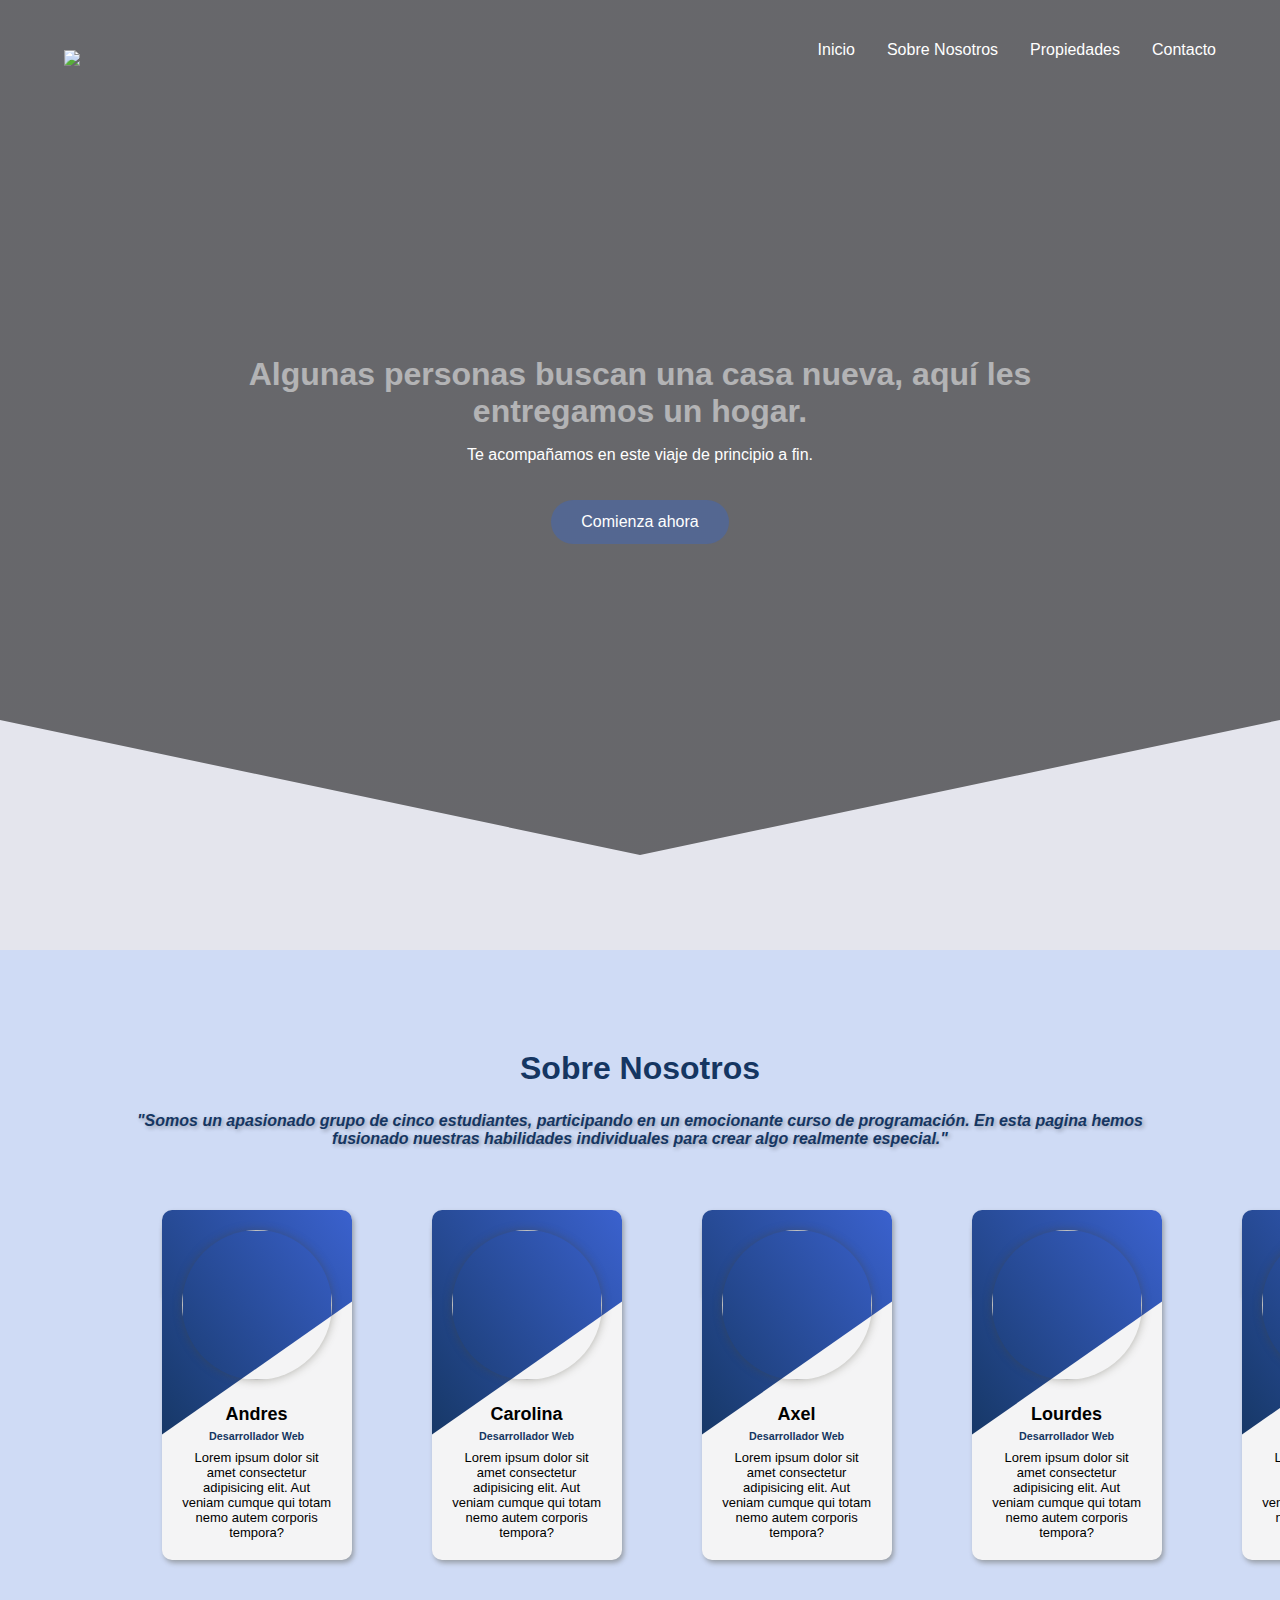
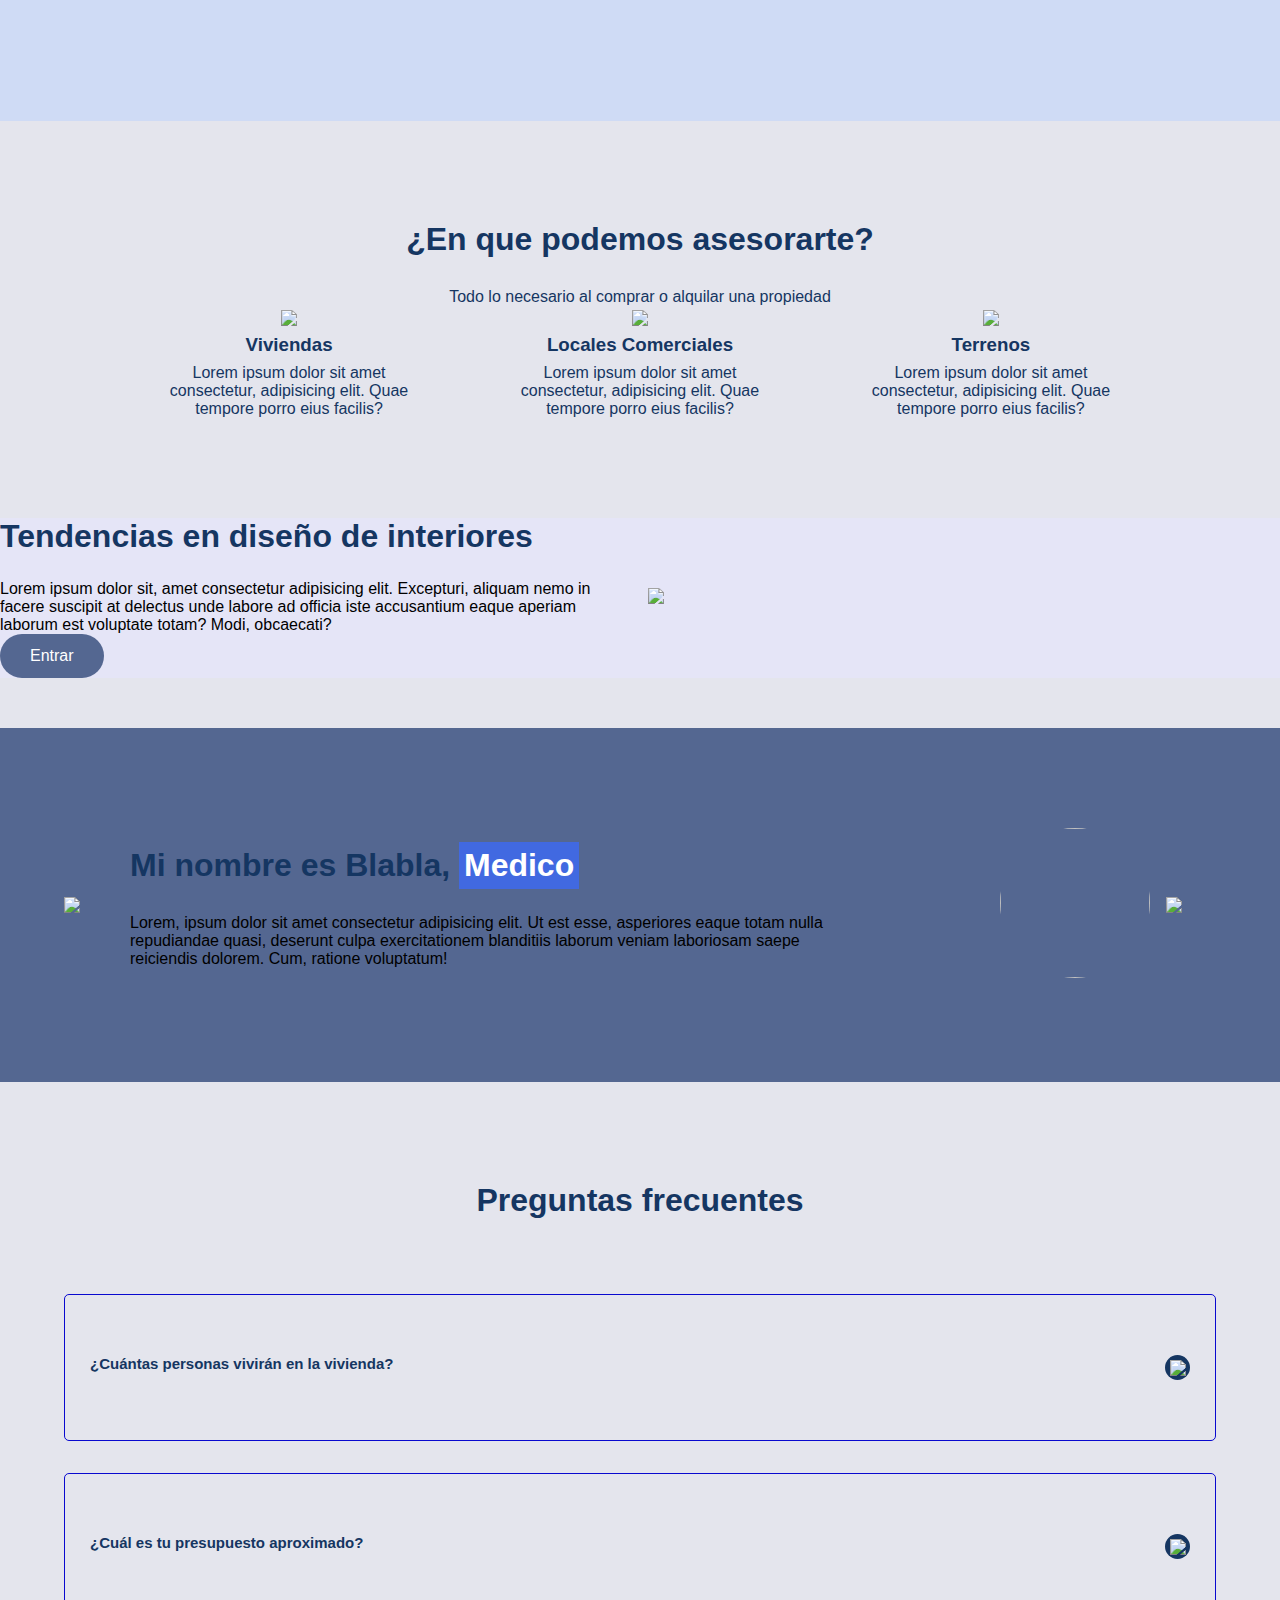
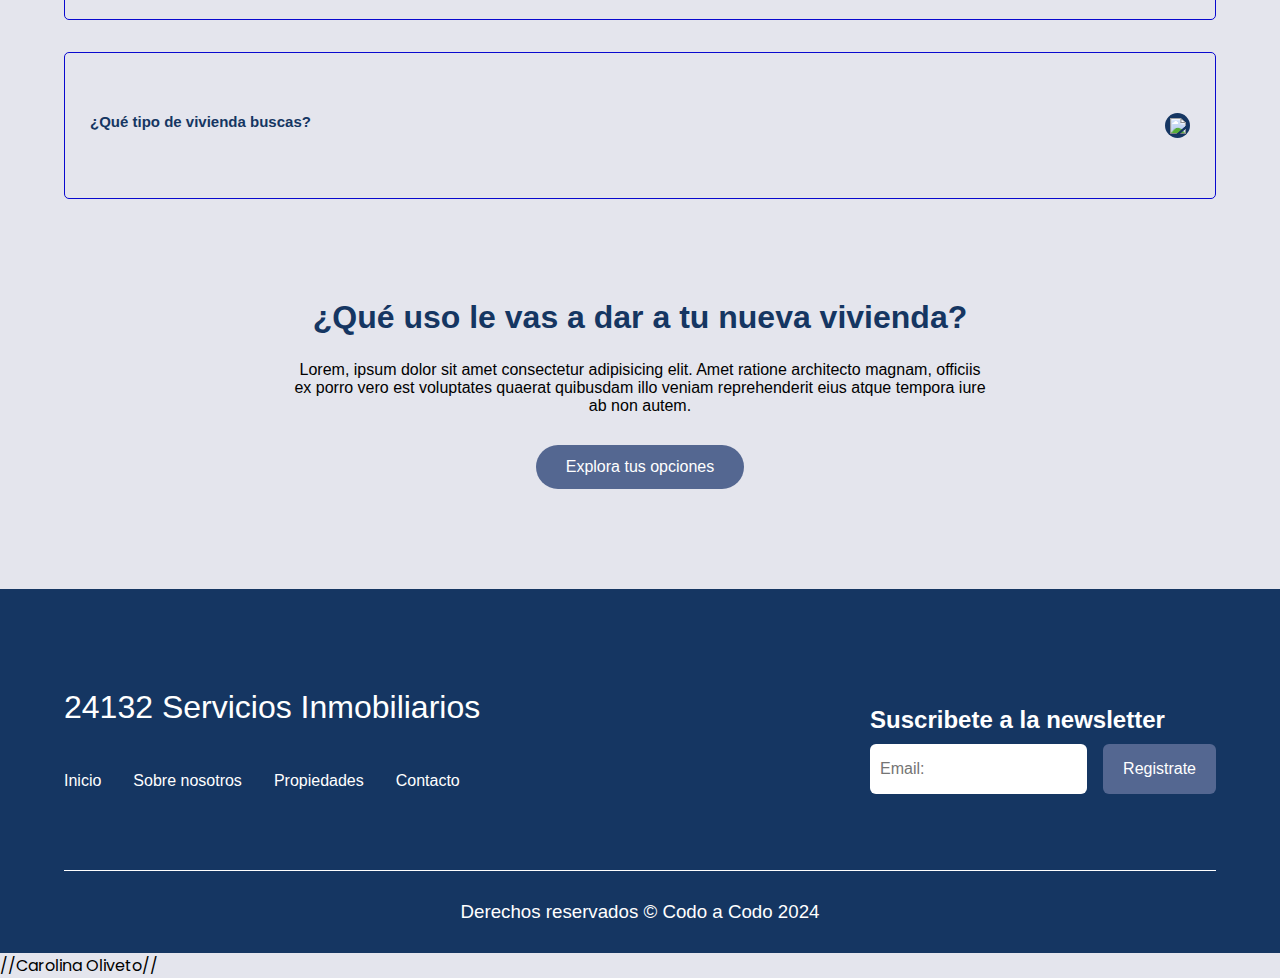
==== index.html @ 01a9e308 "Agregando Seccion 'NOSOTROS'" ====
<!DOCTYPE html>
<html lang="en">

<head>
    <meta charset="UTF-8">
    <meta name="viewport" content="width=device-width, initial-scale=1.0">
    <title>24132 Servicios Inmobiliarios</title>
    <link rel="Icon" href="./img/1.ico">
    <link rel="stylesheet" href="./css/estilos.css">

    <script src="https://code.iconify.design/iconify-icon/1.0.0/iconify-icon.min.js"></script>
    <script src="https://kit.fontawesome.com/3d04d0da9c.js" crossorigin="anonymous"></script>
</head>

<body>

    <header class="Logo">
        <nav class="nav container">
            <div class="nav__logo">
                <img src="./img/logo.png" class="nav__logo" width="30%">
                <!-- <h2 class="nav__title">24132 Servicios Inmobiliarios</h2> -->
            </div>

            <ul class="nav__link nav__link--menu">
                <li class="nav__items">
                    <a href="#" class="nav__links">Inicio</a>
                </li>
                <li class="nav__items">
                    <a href="#" class="nav__links">Sobre Nosotros</a>
                </li>
                <li class="nav__items">
                    <a href="#" class="nav__links">Propiedades</a>
                </li>
                <li class="nav__items">
                    <a href="#" class="nav__links">Contacto</a>
                </li>

                <img src="./img/close.svg" class="nav__close">
            </ul>

            <div class="nav__menu">
                <img src="./img/menu.svg" class="nav__img">
            </div>
        </nav>

        <section class="Logo__container container">
            <h2 class="Logo__title">Algunas personas buscan una casa nueva, aquí les entregamos un hogar.</h2>
            <p class="Logo__paragraph">Te acompañamos en este viaje de principio a fin.</p>
            <a href="#" class="cta">Comienza ahora</a> 
        </section>
    </header>

    <main>
        <section class="nosotros">

            <h3 class="subtitle"> Sobre Nosotros</h3>
            <p class="presentacion">"Somos un apasionado grupo de cinco estudiantes, participando en un emocionante curso de programación. En esta pagina hemos fusionado nuestras habilidades individuales para crear algo realmente especial."</p>

            <div class="nosotros">
            <div class="card">
                <div class="cont">
                    <span></span>
                    <div class="img"> <img src="https://cdn-icons-png.freepik.com/256/1864/1864509.png?semt=ais_hybrid"
                            alt=""></div>
                    <h4>Andres</h4>
                    <h6>Desarrollador Web</h6>
                    <p>Lorem ipsum dolor sit amet consectetur adipisicing elit. Aut veniam cumque qui totam nemo autem
                        corporis tempora? </p>
                </div>
                <div class="links">
                    <a href="https://www.linkedin.com/" target="_blank" class="footer__icons"> <i
                            class="fa-brands fa-linkedin"></i></a>
                    
                </div>
            </div>
    
            <div class="card">
                <div class="cont">
                    <span></span>
                    <div class="img"> <img src="https://cdn-icons-png.freepik.com/256/949/949658.png?semt=ais_hybrid"
                            alt=""></div>
                    <h4>Carolina</h4>
                    <h6>Desarrollador Web</h6>
                    <p>Lorem ipsum dolor sit amet consectetur adipisicing elit. Aut veniam cumque qui totam nemo autem
                        corporis tempora? </p>
                </div>
                <div class="links">
                    <a href="https://www.linkedin.com/" target="_blank" class="footer__icons"> <i
                            class="fa-brands fa-linkedin"></i></a>
                    
                </div>
            </div>
            
            <div class="card">
                <div class="cont">
                    <span></span>
                    <div class="img"> <img src="https://cdn-icons-png.freepik.com/256/1864/1864509.png?semt=ais_hybrid"
                            alt=""></div>
                    <h4>Axel</h4>
                    <h6>Desarrollador Web</h6>
                    <p>Lorem ipsum dolor sit amet consectetur adipisicing elit. Aut veniam cumque qui totam nemo autem
                        corporis tempora? </p>
                </div>
                <div class="links">
                    <a href="https://www.linkedin.com/" target="_blank" class="footer__icons"> <i
                            class="fa-brands fa-linkedin"></i></a>
                    
                </div>
            </div>
            
            <div class="card">
                <div class="cont">
                    <span></span>
                    <div class="img"> <img src="https://cdn-icons-png.freepik.com/256/949/949658.png?semt=ais_hybrid"
                            alt=""></div>
                    <h4>Lourdes</h4>
                    <h6>Desarrollador Web</h6>
                    <p>Lorem ipsum dolor sit amet consectetur adipisicing elit. Aut veniam cumque qui totam nemo autem
                        corporis tempora? </p>
                </div>
                <div class="links">
                    <a href="https://www.linkedin.com/" target="_blank" class="footer__icons"> <i
                            class="fa-brands fa-linkedin"></i></a>
                    
                </div>
            </div>
    
            <div class="card">
                <div class="cont">
                    <span></span>
                    <div class="img"> <img src="https://cdn-icons-png.freepik.com/256/949/949658.png?semt=ais_hybrid"
                            alt=""></div>
                    <h4>Sele</h4>
                    <h6>Desarrollador Web</h6>
                    <p>Lorem ipsum dolor sit amet consectetur adipisicing elit. Aut veniam cumque qui totam nemo autem
                        corporis tempora? </p>
                </div>
                <div class="links">
                    <a href="https://www.linkedin.com/" target="_blank" class="footer__icons"> <i
                            class="fa-brands fa-linkedin"></i></a>
                    
                </div>
            </div>
        </div>
        </section>

        <section class="container about">
            <h3 class="subtitle">¿En que podemos asesorarte?</h3>
            <p class="about__paragraph">Todo lo necesario al comprar o alquilar una propiedad</p>

            <div class="about__main">
                <article class="about__picture">
                    <img src="./img/vivienda.jpg" class="about__picture">
                    <h3 class="about__title">Viviendas</h3>
                    <p class="about__paragrah">Lorem ipsum dolor sit amet consectetur, adipisicing elit. Quae tempore
                        porro eius facilis?</p>
                </article>

                <article class="about__picture">
                    <img src="./img/local.jpg" class="about__picture">
                    <h3 class="about__title">Locales Comerciales</h3>
                    <p class="about__paragrah">Lorem ipsum dolor sit amet consectetur, adipisicing elit. Quae tempore
                        porro eius facilis?</p>
                </article>

                <article class="about__picture">
                    <img src="./img/terreno.jpg" class="about__picture">
                    <h3 class="about__title">Terrenos</h3>
                    <p class="about__paragrah">Lorem ipsum dolor sit amet consectetur, adipisicing elit. Quae tempore
                        porro eius facilis?</p>
                </article>
            </div>
        </section>

        <section class="Tendencias">
            <div class="Tendencias__container">
                <div class="Tendencias">
                    <h2 class="subtitle">Tendencias en diseño de interiores</h2>
                    <p class="Tendencias">Lorem ipsum dolor sit, amet consectetur adipisicing elit. Excepturi,
                        aliquam nemo in facere suscipit at delectus unde labore ad officia iste accusantium eaque
                        aperiam laborum est voluptate totam? Modi, obcaecati?</p>
                    <a href="#" class="cta">Entrar</a>
                </div>

                <figure class="Tendencias">
                    <img src="./img/tonos_neutros_pinterest.jpg" class="Tendencias" width="50%">
                </figure>
            </div>
        </section>

        <section class="testimony">
            <div class="testimony__container container">
                <img src="./img/leftarrow.svg" class="testimony__arrow" id="before">

                <section class="testimony__body testimony__body--show" data-id="1">
                    <div class="testimony__texts">
                        <h3 class="subtitle">Mi nombre es Blabla, <span class="testimony__course">Medico</span></h3>
                        <p class="testimony__review">Lorem, ipsum dolor sit amet consectetur adipisicing elit. Ut est
                            esse, asperiores eaque totam nulla repudiandae quasi, deserunt culpa exercitationem
                            blanditiis laborum veniam laboriosam saepe reiciendis dolorem. Cum, ratione voluptatum!</p>
                    </div>

                    <figure class="testimony__picture">
                        <img src="./img/portrait-friendly-doctor-isolated-gray.jpg" class="testimony__img">
                    </figure>
                </section>

                <section class="testimony__body" data-id="2">
                    <div class="testimony__texts">
                        <h3 class="subtitle">Mi nombre es Blabla2, <span class="testimony__course">Comerciante</span>
                        </h3>
                        <p class="testimony__review">Lorem, ipsum dolor sit amet consectetur adipisicing elit. Ut est
                            esse, asperiores eaque laborum veniam laboriosam saepe reiciendis dolorem. Cum, ratione
                            voluptatum!</p>
                    </div>

                    <figure class="testimony__picture">
                        <img src="./img/medium-shot-woman-working-bakery.jpg" class="testimony__img">
                    </figure>
                </section>

                <section class="testimony__body" data-id="3">
                    <div class="testimony__texts">
                        <h3 class="subtitle">Mi nombre es Blabla3, <span class="testimony__course">estudiante de
                                Ingenieria.</span></h3>
                        <p class="testimony__review">Lorem, ipsum dolor sit amet consectetur adipisicing elit. Ut est
                            esse, niam laboriosam saepe reiciendis dolorem. Cum, ratione voluptatum!</p>
                    </div>

                    <figure class="testimony__picture">
                        <img src="./img/front-view-female-student-black-jacket-wearing-backpack-holding-felt-pens-smiling-blue-wall-lessons-school-college-university.jpg" class="testimony__img">
                    </figure>
                </section>



                <img src="./img/rightarrow.svg" class="testimony__arrow" id="next">
            </div>
        </section>

        <section class="questions container">
            <h3 class="subtitle">Preguntas frecuentes</h3>
            <!-- <p class="questions__paragraph">Lorem ipsum, dolor sit amet consectetur adipisicing elit. Ea, porro
                doloribus neque perspiciatis sapiente fuga.</p> -->

            <section class="questions__container">
                <article class="questions__padding">
                    <div class="questions__answer">
                        <h3 class="questions__title">¿Cuántas personas vivirán en la vivienda?
                            <span class="questions__arrow">
                                <img src="./img/arrow.svg" class="questions__img">
                            </span>
                        </h3>

                        <p class="questions__show">Lorem ipsum, dolor sit amet consectetur adipisicing elit. Quos
                            facere, quidem eum id excepturi assumenda explicabo nam accusamus veritatis voluptates</p>
                    </div>
                </article>

                <article class="questions__padding">
                    <div class="questions__answer">
                        <h3 class="questions__title">¿Cuál es tu presupuesto aproximado?
                            <span class="questions__arrow">
                                <img src="./img/arrow.svg" class="questions__img">
                            </span>
                        </h3>

                        <p class="questions__show">Lorem ipsum, dolor sit amet consectetur adipisicing elit. Quos
                            facere, quidem eum id excepturi assumenda explicabo nam accusamus veritatis voluptates
                            eveniet adipisci. Dicta nihil nemo modi possimus officiis
                            quam atque?</p>
                    </div>
                </article>

                <article class="questions__padding">
                    <div class="questions__answer">
                        <h3 class="questions__title">¿Qué tipo de vivienda buscas?
                            <span class="questions__arrow">
                                <img src="./img/arrow.svg" class="questions__img">
                            </span>
                        </h3>

                        <p class="questions__show">Lorem ipsum, dolor sit amet consectetur adipisicing elit. Quos
                            facere, quidem eum id excepturi assumenda explicabo nam accusamus veritatis voluptates
                            eveniet adipisci, dicta nihil nemo modi possimus officiis.
                            quam atque?</p>
                    </div>
                </article>
            </section>

            <section class="questions__offer">
                <h3 class="subtitle">¿Qué uso le vas a dar a tu nueva vivienda?</h3>
                <p class="questions__copy">Lorem, ipsum dolor sit amet consectetur adipisicing elit. Amet ratione
                    architecto magnam, officiis ex porro vero est voluptates quaerat quibusdam illo veniam reprehenderit
                    eius atque tempora iure ab non autem.</p>
                <a href="#" class="cta">Explora tus opciones</a>
            </section>
        </section>
    </main>

    <footer class="footer">
        <section class="footer__container container">
            <nav class="nav nav--footer">
                <h2 class="footer__title">24132 Servicios Inmobiliarios</h2>

                <ul class="nav__link nav__link--footer">
                    <li class="nav__items">
                        <a href="#" class="nav__links">Inicio</a>
                    </li>
                    <li class="nav__items">
                        <a href="#" class="nav__links">Sobre nosotros</a>
                    </li>
                    <li class="nav__items">
                        <a href="#" class="nav__links">Propiedades</a>
                    </li>
                    <li class="nav__items">
                        <a href="#" class="nav__links">Contacto</a>
                    </li>
                </ul>
            </nav>

            <form class="footer__form" action="https://formspree.io/f/mknkkrkj" method="POST">
                <h2 class="footer__newsletter">Suscribete a la newsletter</h2>
                <div class="footer__inputs">
                    <input type="email" placeholder="Email:" class="footer__input" name="_replyto">
                    <input type="submit" value="Registrate" class="footer__submit">
                </div>
            </form>
        </section>
        <section class="footer__copy container">
            <div class="footer__social">
                <a href="#" class="footer__icons">
                    <i class="fa-brands fa-linkedin"></i></a>
                <a href="#" class="footer__icons">
                    <i class="fa-brands fa-instagram"></i>
                </a>
                <a href="#" class="footer__icons">
                    <i class="fa-brands fa-square-x-twitter"></i>
                </a>
            </div>
            <h3 class="footer__copyright">Derechos reservados &copy; Codo a Codo 2024</h3>
        </section>

    </footer>
    <script src="./js/slider.js"></script>
    <script src="./js/questions.js"></script>
    <script src="./js/menu.js"></script>
</body>

</html>
//Carolina Oliveto//
---- css/estilos.css ----
@import url('https://fonts.googleapis.com/css2?family=Poppins:wght@300;400;600;700&display=swap');

:root {
    --padding-container: 100px 0;
    --color-title: #153662;
}

body {
    font-family: 'Poppins', sans-serif;
    background-color: #e4e5ed;
}

.container {
    width: 90%;
    max-width: 1200px;
    margin: 0 auto;
    overflow: hidden;
    padding: var(--padding-container);
}

.Logo {
    width: 100%;
    height: 100vh;
    min-height: 600px;
    max-height: 1200px;
    position: relative;
    display: grid;
    grid-template-rows: 100px 1fr;
    color: #fff;
}

.nav__logo {
    margin-top: 10px;
}

.Logo::before {
    content: "";
    position: absolute;
    top: 0;
    left: 0;
    width: 100%;
    height: 100%;
    background-image: linear-gradient(180deg, #0000008c 0%, #0000008c 100%), url('../img/comprar-casa.jpg');
    background-size: cover;
    clip-path: polygon(0 0, 100% 0, 100% 80%, 50% 95%, 0 80%);
    z-index: -1;
}


/* Nav */

.nav {
    --padding-container: 0;
    height: 100%;
    display: flex;
    align-items: center;
}

.nav__title {
    font-weight: 300;
}

.nav__link {
    margin-left: auto;
    padding: 0;
    display: grid;
    grid-auto-flow: column;
    grid-auto-columns: max-content;
    gap: 2em;
}

.nav__items {
    list-style: none;
}

.nav__links {
    color: #fff;
    text-decoration: none;
}

.nav__menu {
    margin-left: auto;
    cursor: pointer;
    display: none;
}

.nav__img {
    display: block;
    width: 30px;
}


.nav__close {
    display: var(--show, none);
}


/* Logo container */

.Logo__container {
    max-width: 800px;
    --padding-container: 0;
    display: grid;
    grid-auto-rows: max-content;
    align-content: center;
    gap: 1em;
    padding-bottom: 100px;
    text-align: center;
}

.Logo__title {
    font-size: 2rem;
    opacity: 50%;
}

.Logo__paragraph {
    margin-bottom: 20px;
}

.cta {
    display: inline-block;
    background-color: #546791;
    justify-self: center;
    color: #fff;
    text-decoration: none;
    padding: 13px 30px;
    border-radius: 32px;
}

/* About */

.about {
    text-align: center;
}

.subtitle {
    color: var(--color-title);
    font-size: 2rem;
    margin-bottom: 25px;
}

.about__paragraph {
    line-height: 1.7;
    color: #153662;
}

.about__main {
    color: #153662;
    padding-top: 0px;
    display: grid;
    width: 90%;
    margin: 0 auto;
    gap: 1em;
    overflow: hidden;
    grid-template-columns: repeat(auto-fit, minmax(260px, auto));
}


.about__picture {
    display: grid;
    gap: .5em;
    justify-items: center;
    width: 260px;
    overflow: hidden;
    margin: 0 auto;
}

.about__picture {
    width: 260px;
}

/* Tendencias */

.Tendencias {
    background-color: #546791;
    background-image: radial-gradient(#444cf7 0.5px, transparent 0.5px), radial-gradient(#444cf7 0.5px, #e5e5f7 0.5px);
    /* background-size: 20px 20px; */
    background-position: 0 0, 10px 10px;
    overflow: hidden;
}

.Tendencias__container {
    display: grid;
    grid-template-columns: 1fr 1fr;
    gap: 1em;
    align-items: center;
}

.Tendencias__picture {
    max-width: 50px;
}

.Tendencias__paragraph {
    line-height: 1.7;
    margin-bottom: 15px;
}

.Tendencias__img {
    width: 50%;
    align-self: auto;
}

/* Testimonios */

.testimony {
    margin-top: 50px;
    background-color: #546791;
}

.testimony__container {
    display: grid;
    grid-template-columns: 50px 1fr 50px;
    gap: 1em;
    align-items: center;
}

.testimony__body {
    display: grid;
    grid-template-columns: 1fr max-content;
    justify-content: space-between;
    align-items: center;
    gap: 2em;
    grid-column: 2/3;
    grid-row: 1/2;
    opacity: 0;
    pointer-events: none;
}


.testimony__body--show {
    pointer-events: unset;
    opacity: 1;
    transition: opacity 1.5s ease-in-out;
}

.testimony__img {
    width: 150px;
    height: 150px;
    border-radius: 50%;
    object-fit: cover;
    object-position: 50% 30%;
}

.testimony__texts {
    max-width: 700px;
}

.testimony__course {
    background-color: royalblue;
    color: #fff;
    display: inline-block;
    padding: 5px;
}

.testimony__arrow {
    width: 90%;
    cursor: pointer;
}

/* Preguntas */

.questions {
    text-align: center;
}

.questions__container {
    display: grid;
    gap: 2em;
    padding-top: 50px;
    padding-bottom: 100px;
}

.questions__padding {
    padding: 0;
    transition: padding .2s;
    border: 1px solid #0909cf;
    border-radius: 5px;
}

.questions__padding--add {
    padding-bottom: 30px;
}

.questions__answer {
    padding: 30px 0 30px;
    cursor: pointer;
}

.questions__title {
    margin-left: 25px;
    text-align: left;
    display: flex;
    font-size: 15px;
    padding: 30px 0 30px;
    cursor: pointer;
    color: var(--color-title);
    justify-content: space-between;
}

.questions__arrow {
    margin-right: 25px;
    border-radius: 50%;
    background-color: var(--color-title);
    width: 25px;
    height: 25px;
    display: flex;
    justify-content: center;
    align-items: center;
    align-self: flex-end;
    margin-left: 10px;
    transition: transform .3s;
}

.questions__arrow--rotate {
    transform: rotate(180deg);
}

.questions__show {
    text-align: left;
    height: 0;
    transition: height .3s;
    overflow: hidden;
}

.questions__img {
    display: block;
}

.questions__copy {
    width: 60%;
    margin: 0 auto;
    margin-bottom: 30px;
}

/* Footer */

.footer {
    background-color: #153662;
}

.footer__title {
    font-weight: 300;
    font-size: 2rem;
    margin-bottom: 30px;
}

.footer__title,
.footer__newsletter {
    color: #fff;
}


.footer__container {
    display: flex;
    justify-content: space-between;
    align-items: center;
    border-bottom: 1px solid #fff;
    padding-bottom: 60px;
}

.nav--footer {
    padding-bottom: 20px;
    display: grid;
    gap: 1em;
    grid-auto-flow: row;
    height: 100%;
}

.nav__link--footer {
    display: flex;
    margin: 0;
    margin-right: 20px;
    flex-wrap: wrap;
}

.footer__inputs {
    margin-top: 10px;
    display: flex;
    overflow: hidden;
}

.footer__input {
    background-color: #fff;
    height: 50px;
    display: block;
    padding-left: 10px;
    border-radius: 6px;
    font-size: 1rem;
    outline: none;
    border: none;
    margin-right: 16px;
}

.footer__submit {
    margin-left: auto;
    display: inline-block;
    height: 50px;
    padding: 0 20px;
    background-color: #546791;
    border: none;
    font-size: 1rem;
    color: #fff;
    border-radius: 6px;
    cursor: pointer;
}

.footer__copy {
    --padding-container: 30px 0;
    text-align: center;
    color: #fff;
}

.footer__copyright {
    font-weight: 300;
}

.footer__icons {
    margin-bottom: 10px;
    color: #f3f3f3;
    width: 50px;
}


/* Media queries */

@media (max-width:1000px) {
    .nav__menu {
        display: block;
    }

    .nav__link--menu {
        position: fixed;
        background-color: #000;
        top: 0;
        left: 0;
        height: 100%;
        width: 100%;
        display: flex;
        flex-direction: column;
        justify-content: space-evenly;
        align-items: center;
        z-index: 100;
        opacity: 0;
        pointer-events: none;
        transition: .7s opacity;
    }

    .nav__link--show {
        --show: block;
        opacity: 1;
        pointer-events: unset;
    }

    .nav__close {
        position: absolute;
        top: 30px;
        right: 30px;
        width: 30px;
        cursor: pointer;
    }

    .Logo__title {
        font-size: 2.5rem;
    }


    .about__main {
        gap: 2em;
    }

    .about__picture:last-of-type {
        grid-column: 1/-1;
    }


    .Tendencias__container {
        grid-template-columns: 1fr;
        grid-template-rows: max-content 1fr;
        gap: 3em;
        text-align: center;
    }

    .Tendencias__picture {
        justify-self: center;
    }

    .testimony__container {
        grid-template-columns: 30px 1fr 30px;
    }

    .testimony__body {
        grid-template-columns: 1fr;
        grid-template-rows: max-content max-content;
        gap: 3em;
        justify-items: center;
    }


    .testimony__img {
        width: 200px;
        height: 200px;

    }

    .questions__copy {
        width: 100%;
    }

    .footer__container {
        flex-wrap: wrap;
    }

    .nav--footer {
        width: 100%;
        justify-items: center;
    }

    .nav__link--footer {
        width: 100%;
        justify-content: space-evenly;
        margin: 0;
    }

    .footer__form {
        width: 100%;
        justify-content: space-evenly;
    }

    .footer__input {
        flex: 1;
    }

}

@media (max-width:800px) {
    .Logo__title {
        font-size: 2rem;
    }

    .Logo__paragraph {
        font-size: 1rem;
    }

    .subtitle {
        font-size: 1.8rem;
    }

    .testimony {
        --padding-container: 60px 0;
    }

    .testimony__container {
        grid-template-columns: 28px 1fr 28px;
        gap: .9em;
    }

    .testimony__arrow {
        width: 100%;
    }

    .testimony__course {
        margin-top: 15px;
    }

    .questions__title {
        font-size: 1rem;
    }

    .footer__title {
        justify-self: start;
        margin-bottom: 15px;
    }

    .nav--footer {
        padding-bottom: 60px;
    }

    .nav__link--footer {
        justify-content: space-between;
    }

    .footer__inputs {
        flex-wrap: wrap;
    }

    .footer__input {
        flex-basis: 100%;
        margin: 0;
        margin-bottom: 16px;
    }

    .footer__submit {
        margin-right: auto;
        margin-left: 0;

    }

    @media (max-width:600px) {
        .Logo__title {
            font-size: 2rem;
        }

        .Logo__paragraph {
            font-size: 1rem;
        }

        .subtitle {
            font-size: 1.8rem;
        }

        .cta {
            display: inline-block;
            background-color: #546791;
            justify-self: center;
            color: #fff;
            text-decoration: none;
            padding: 10px 20px;
            border-radius: 50px;
            font-size: 13px;
        }

        .about__container {
            padding-bottom: 20px;
        }

        .Tendencias {
            align-content: center;
            gap: 2em;
        }

        .figure {
            justify-content: center;
        }

        .testimony {
            --padding-container: 60px 0;
        }

        .testimony__container {
            grid-template-columns: 10px 1fr 10px;
            gap: .9em;
        }

        .testimony__arrow {
            width: 90%;
        }

        .testimony__course {
            margin-top: 15px;
        }

        .questions__title {
            font-size: 1rem;
        }

        .footer__title {
            justify-self: start;
            margin-bottom: 15px;
        }

        .nav--footer {
            padding-bottom: 60px;
        }

        .nav__link--footer {
            justify-content: space-between;
        }

        .footer__inputs {
            flex-wrap: wrap;
        }

        .footer__input {
            flex-basis: 100%;
            margin: 0;
            margin-bottom: 16px;
        }

        .footer__submit {
            margin-right: auto;
            margin-left: 0;

        }
    }
}

/* SOBRE NOSOTROS - EL EQUIPO */
section.nosotros{
    text-align: center;
    margin-top: 50px;
    background-color: #cfdbf5;
    padding: 100px;
}
.presentacion {
    color: #153662;
    text-shadow: 2px 2px 4px rgba(0, 0, 0, 0.3);
    font-style: italic; /* Estilo de fuente en cursiva */
    font-weight: bold; /* Peso de la fuente en negrita */
}
div.nosotros {
    align-items: center;
    justify-content: center;
    margin: 2%;
    width: 95%;
    display: flex;
    justify-content: space-around; /* Esto distribuirá el espacio disponible entre las cartas */
    
}
.card {
    position: relative;
    width: 250px;
    height: 350px;
    border-radius: 10px;
    box-shadow: 2px 3px 5px rgba(73, 69, 52, 0.4);
    margin: 40px;
    background-color: #f4f4f5;
}

* {

    padding: 0;
    margin: 0;
    box-sizing: border-box;
    font-family: sans-serif;
}

.card .cont {
    position: relative;
    width: 100%;
    height: 100%;
    border-radius: 10px;
    display: flex;
    flex-direction: column;
    overflow: hidden;
    text-align: center;
    padding: 20px;
    z-index: 100;
}

.card .cont .img {
    height: 50%;
    margin-bottom: 20px;
}

.card .cont .img img {
    position: relative;
    width: 150px;
    height: 150px;
    border-radius: 50%;
    object-fit: cover;
    box-shadow: 0 0 10px rgba(73, 69, 52, 0.4);
}

.card .cont span {
    position: absolute;
    background: linear-gradient(to right, #153662, royalblue);
    transform: rotate(-35deg);
    width: 350px;
    height: 200px;
    top: -50px;
    left: -100px;
}

.card .cont h4 {
    font-size: 18px;
    margin-bottom: 5px;
}

.card .cont h6 {
    color: #153662;
}

.card .cont p {
    margin-top: 8px;
    font-size: 13px;
}

.card .links {
    position: absolute;
    width: 50px;
    display: flex;
    flex-direction: column;
    gap: 20px;
    box-shadow: 2px 3px 5px rgba(73, 69, 52, 0.4);
    padding: 20px;
    margin: 0;
    align-items: center;
    justify-content: center;
    top: 15px;
    transition: 1s;
}

.card .links a{
padding: 10px;
align-items: center;
justify-content: center;
color: rgb(71, 70, 70);
}

.footer__icons .fa-brands {
    font-size: 20px;
    
}
.card:hover .links {
    right: -50px;
    border-radius: 0 10px 10px 0;
}

.card .links a:nth-child(1):hover {
    color:blue ;
}


/* Pantallas menores a 1000px de ancho */
@media screen and (max-width: 1000px) {
    .nosotros {
        flex-wrap: wrap;
    }

    .card {
        width: 30%; /* Reducir el ancho de las tarjetas para que quepan en pantalla */
        margin: 20px;
    }
}

/* Pantallas menores a 800px de ancho */
@media screen and (max-width: 800px) {
    .nosotros {
        flex-direction: column; /* Cambiar a dirección de columna */
        align-items: center;
    }

    .card {
        width: 80%; /* Mantener el tamaño de las tarjetas */
    }
}

/* Pantallas menores a 600px de ancho */
@media screen and (max-width: 600px) {
    .card .cont {
        display: grid; /* Cambiar a grid layout */
        grid-template-rows: auto auto; /* Dos filas de altura automática */
        grid-template-columns: 1fr 1fr; /* Dos columnas con igual fracción de ancho */
        gap: 10px; /* Espacio entre las celdas */
    }

    .card .cont .img {
        grid-row: 1; /* La imagen en la primera fila */
        grid-column: 1 / span 2; /* Ocupa dos columnas */
    }

    .card .cont h4 {
        grid-row: 2; /* Título en la segunda fila */
        grid-column: 1; /* En la primera columna */
    }

    .card .cont h6 {
        grid-row: 2; /* Subtítulo en la segunda fila */
        grid-column: 2; /* En la segunda columna */
    }

    .card .cont p {
        grid-row: 3; /* Párrafo en la tercera fila */
        grid-column: 1 / span 2; /* Ocupa dos columnas */
    }
}
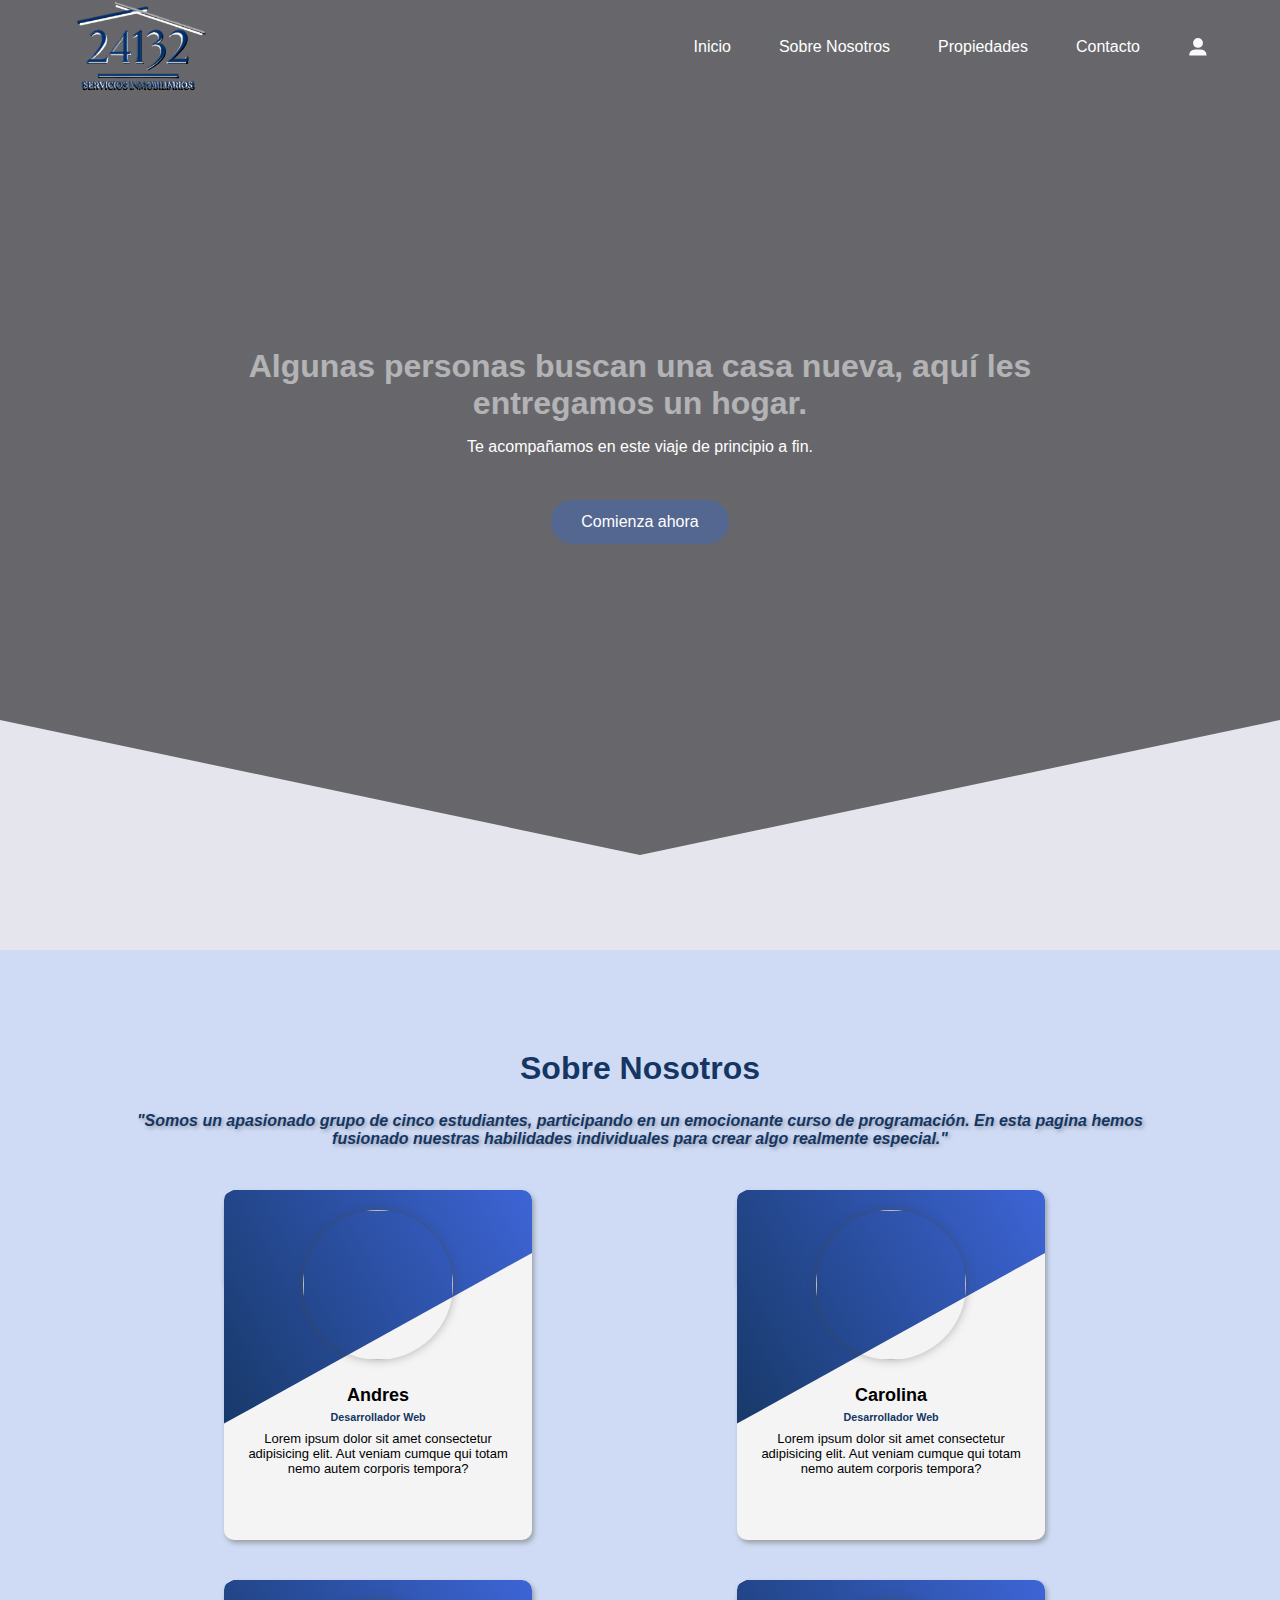
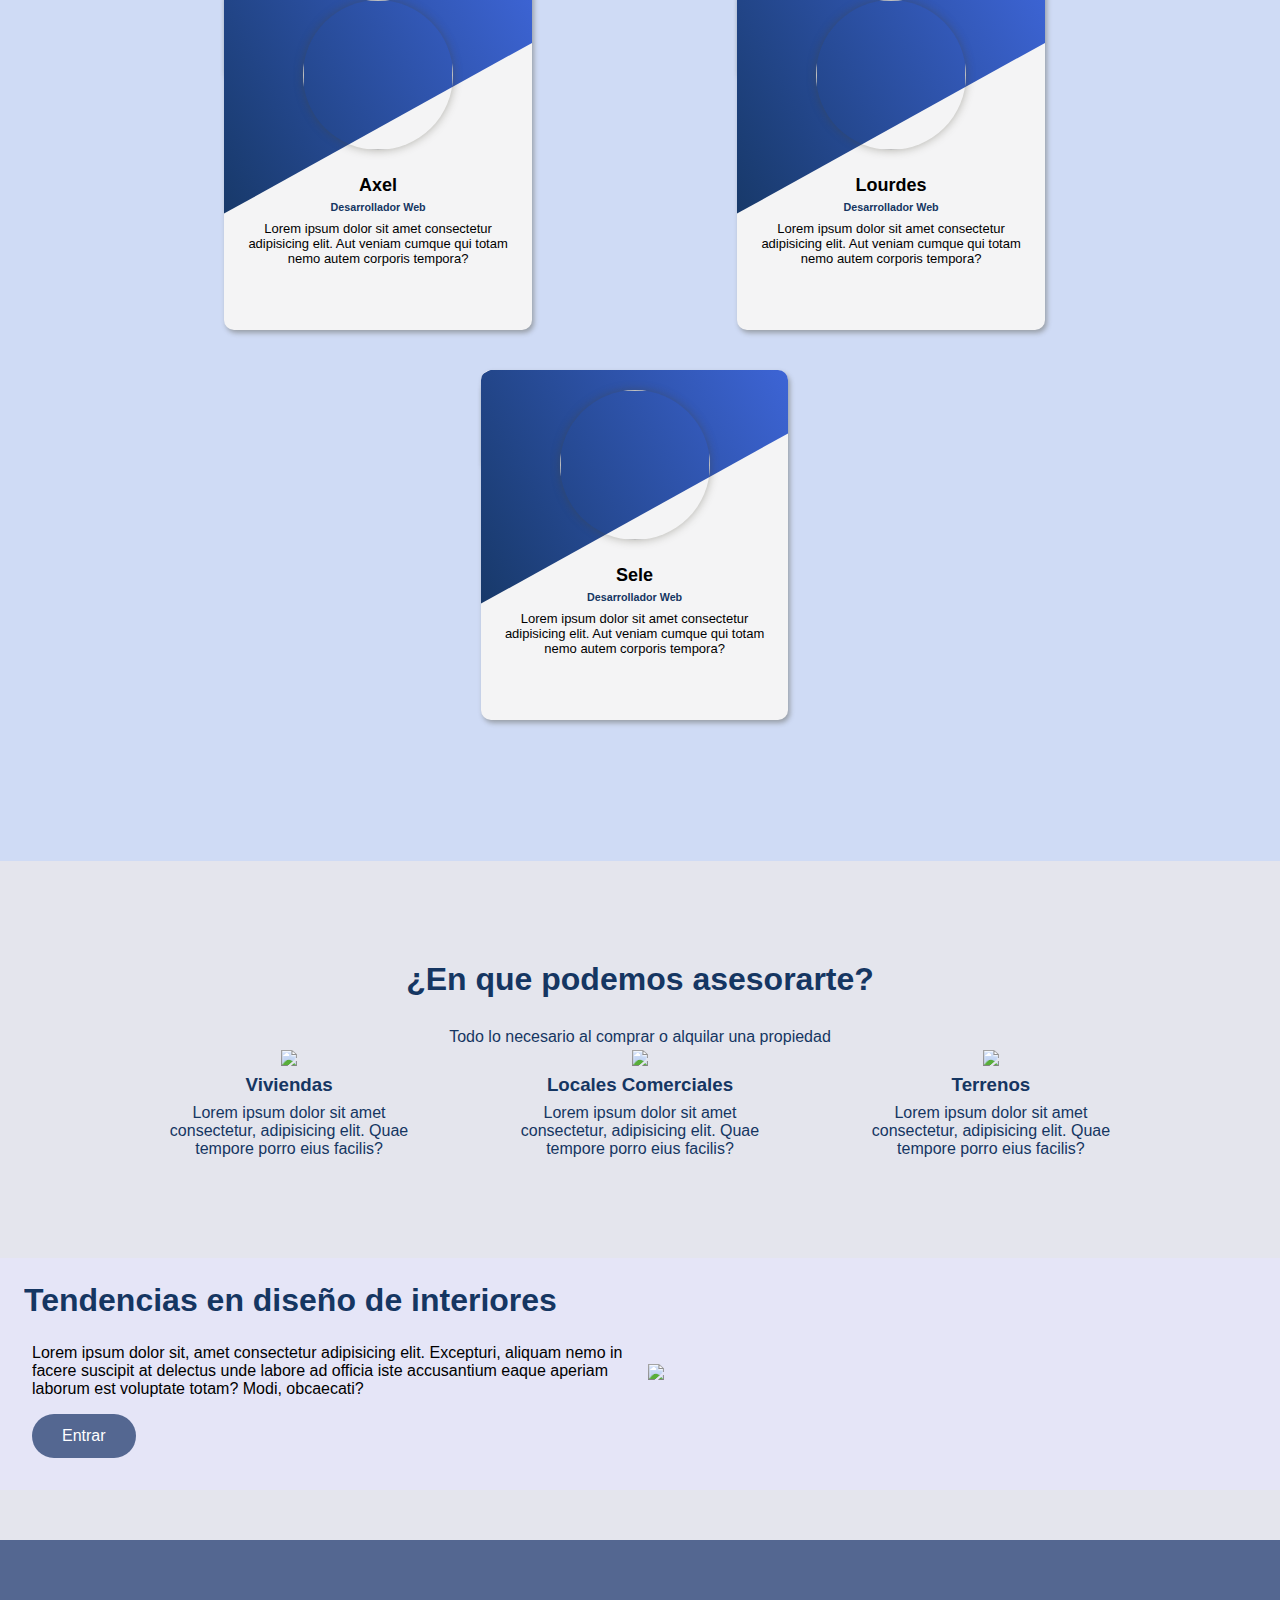
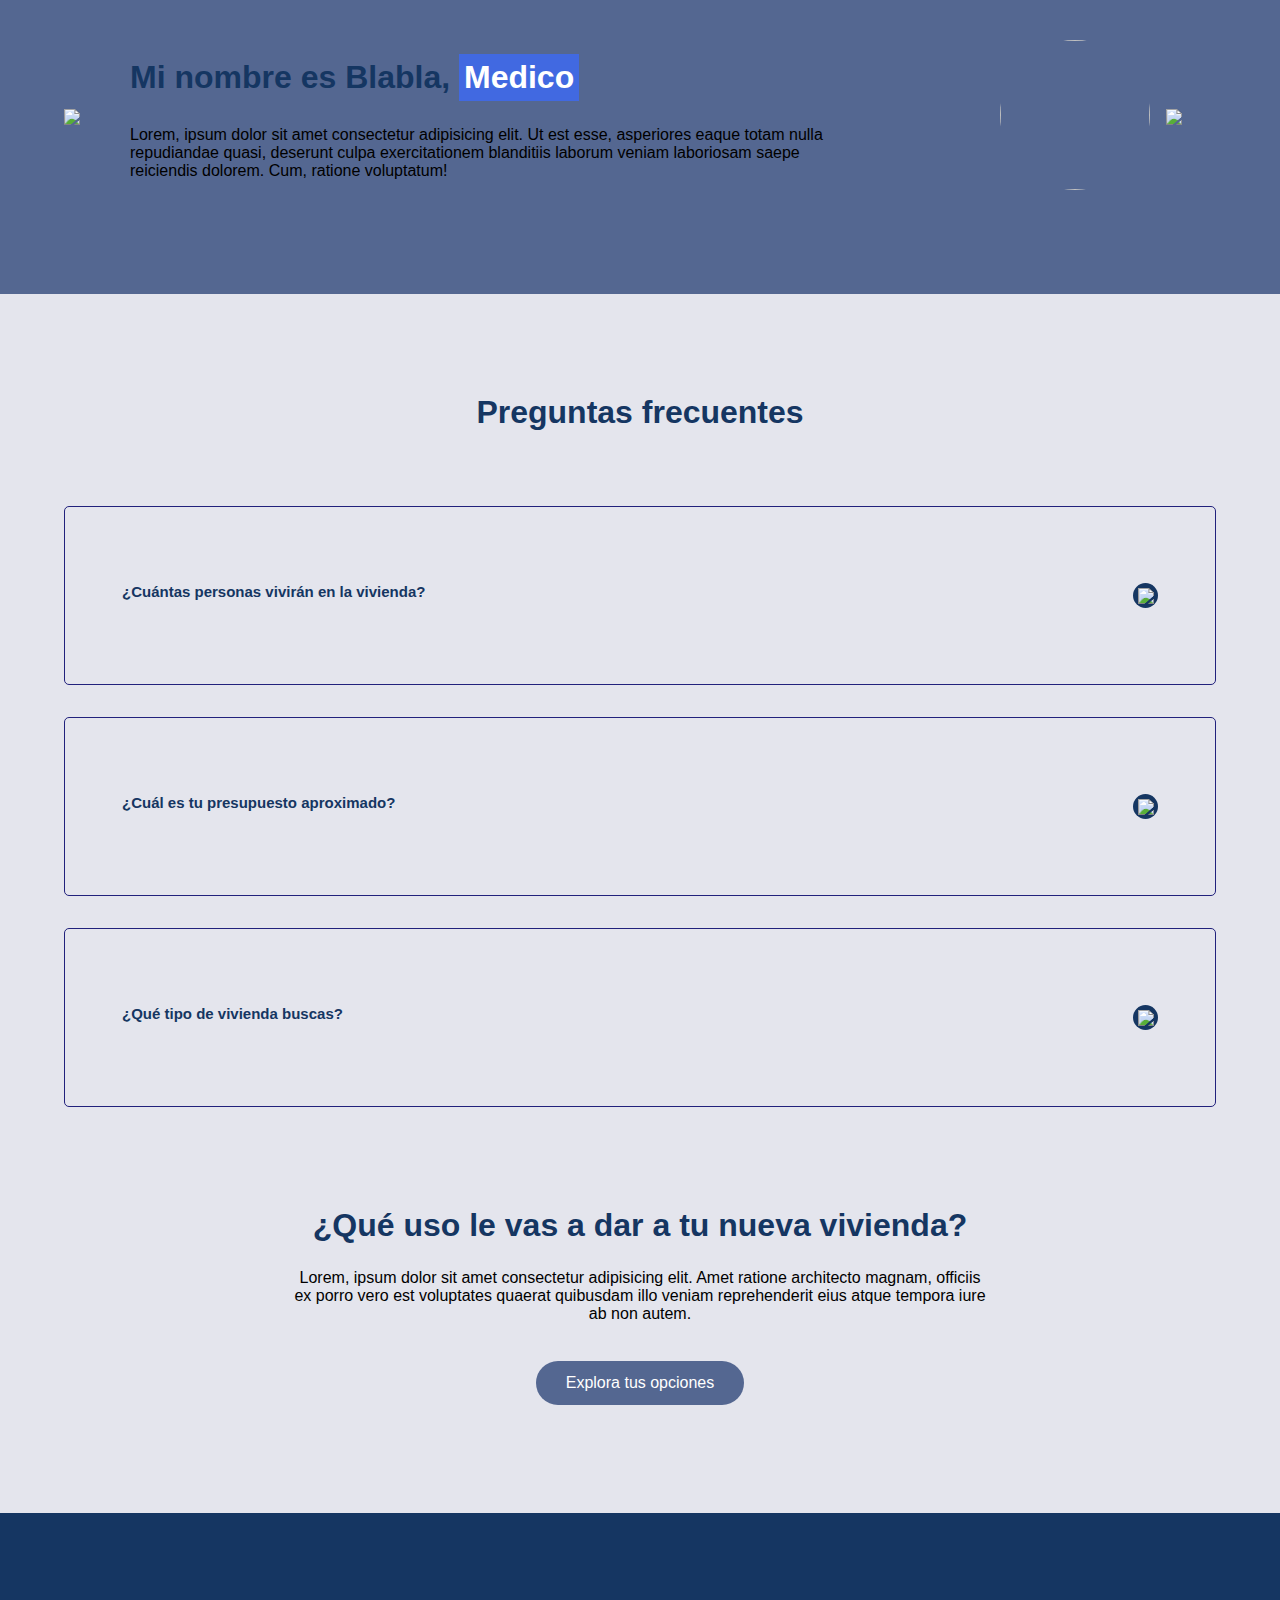
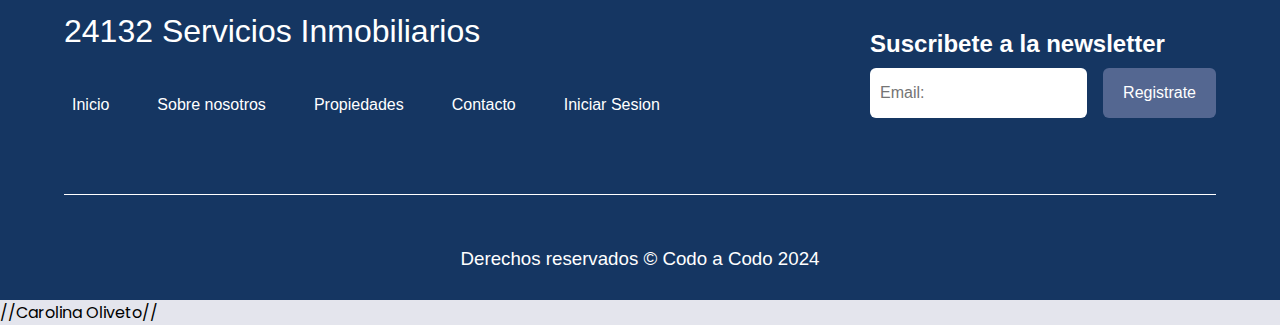
==== commit ae13040f: "Agregando Login y modificando estilos" ====
--- a/index.html
+++ b/index.html
@@ -6,7 +6,7 @@
     <meta name="viewport" content="width=device-width, initial-scale=1.0">
     <title>24132 Servicios Inmobiliarios</title>
     <link rel="Icon" href="./img/1.ico">
-    <link rel="stylesheet" href="./css/estilos.css">
+    <link rel="stylesheet" href="./css/styles.css">
 
     <script src="https://code.iconify.design/iconify-icon/1.0.0/iconify-icon.min.js"></script>
     <script src="https://kit.fontawesome.com/3d04d0da9c.js" crossorigin="anonymous"></script>
@@ -17,7 +17,7 @@
     <header class="Logo">
         <nav class="nav container">
             <div class="nav__logo">
-                <img src="./img/logo.png" class="nav__logo" width="30%">
+                <img src="./img/logo2.png" class="nav__logo" width="30%">
                 <!-- <h2 class="nav__title">24132 Servicios Inmobiliarios</h2> -->
             </div>
 
@@ -26,13 +26,18 @@
                     <a href="#" class="nav__links">Inicio</a>
                 </li>
                 <li class="nav__items">
-                    <a href="#" class="nav__links">Sobre Nosotros</a>
+                    <a href="#Nosotros-container" class="nav__links">Sobre Nosotros</a>
                 </li>
                 <li class="nav__items">
                     <a href="#" class="nav__links">Propiedades</a>
                 </li>
                 <li class="nav__items">
                     <a href="#" class="nav__links">Contacto</a>
+                </li>
+                <li class="nav__items">
+                    <span>
+                        <a href="/pages/login.html" class="nav__links"><img class="lg-icon" src="/img/user-svgrepo-com (2).svg"></a>
+                    </span>
                 </li>
 
                 <img src="./img/close.svg" class="nav__close">
@@ -51,7 +56,7 @@
     </header>
 
     <main>
-        <section class="nosotros">
+        <section class="nosotros" id="Nosotros-container">
 
             <h3 class="subtitle"> Sobre Nosotros</h3>
             <p class="presentacion">"Somos un apasionado grupo de cinco estudiantes, participando en un emocionante curso de programación. En esta pagina hemos fusionado nuestras habilidades individuales para crear algo realmente especial."</p>
@@ -308,13 +313,16 @@
                         <a href="#" class="nav__links">Inicio</a>
                     </li>
                     <li class="nav__items">
-                        <a href="#" class="nav__links">Sobre nosotros</a>
+                        <a href="Nosotros-container" class="nav__links">Sobre nosotros</a>
                     </li>
                     <li class="nav__items">
                         <a href="#" class="nav__links">Propiedades</a>
                     </li>
                     <li class="nav__items">
                         <a href="#" class="nav__links">Contacto</a>
+                    </li>
+                    <li class="nav__items">
+                        <a href="/pages/login.html" class="nav__links">Iniciar Sesion</a>
                     </li>
                 </ul>
             </nav>
--- a/css/styles.css
+++ b/css/styles.css
@@ -0,0 +1,1010 @@
+@import url('https://fonts.googleapis.com/css2?family=Poppins:wght@300;400;600;700&display=swap');
+
+:root {
+    --padding-container: 100px 0;
+    --color-title: #153662;
+}
+
+body {
+    font-family: 'Poppins', sans-serif;
+    background-color: #e4e5ed;
+}
+
+.container {
+    width: 90%;
+    max-width: 1200px;
+    margin: 0 auto;
+    overflow: hidden;
+    padding: var(--padding-container);
+}
+
+.Logo {
+    width: 100%;
+    height: 100vh;
+    min-height: 600px;
+    max-height: 1200px;
+    position: relative;
+    display: grid;
+    grid-template-rows: 100px 1fr;
+    color: #fff;
+}
+
+.nav__logo {
+    margin-top: 10px;
+}
+
+.Logo::before {
+    content: "";
+    position: absolute;
+    top: 0;
+    left: 0;
+    width: 100%;
+    height: 100%;
+    background-image: linear-gradient(180deg, #0000008c 0%, #0000008c 100%), url('../img/comprar-casa.jpg');
+    background-size: cover;
+    clip-path: polygon(0 0, 100% 0, 100% 80%, 50% 95%, 0 80%);
+    z-index: -1;
+}
+
+
+/* Nav */
+
+.nav {
+    --padding-container: 0;
+    height: 100%;
+    display: flex;
+    align-items: center;
+}
+
+.nav__title {
+    font-weight: 300;
+}
+
+.nav__link {
+    margin-left: auto;
+    padding: 0;
+    display: grid;
+    grid-auto-flow: column;
+    grid-auto-columns: max-content;
+    gap: 2em;
+}
+
+.nav__items {
+    list-style: none;
+}
+
+.nav__links {
+    color: #fff;
+    text-decoration: none;
+}
+
+.nav__menu {
+    margin-left: auto;
+    cursor: pointer;
+    display: none;
+}
+
+.nav__img {
+    display: block;
+    width: 30px;
+}
+
+/*icono login*/
+
+.lg-icon{
+    width: 20px;
+}
+
+.nav__close {
+    display: var(--show, none);
+}
+
+
+/* Logo container */
+
+.Logo__container {
+    max-width: 800px;
+    --padding-container: 0;
+    display: grid;
+    grid-auto-rows: max-content;
+    align-content: center;
+    gap: 1em;
+    padding-bottom: 100px;
+    text-align: center;
+}
+
+.Logo__title {
+    font-size: 2rem;
+    opacity: 50%;
+}
+
+.Logo__paragraph {
+    margin-bottom: 20px;
+}
+
+.cta {
+    display: inline-block;
+    background-color: #546791;
+    justify-self: center;
+    color: #fff;
+    text-decoration: none;
+    padding: 13px 30px;
+    border-radius: 32px;
+}
+
+/* About */
+
+.about {
+    text-align: center;
+}
+
+.subtitle {
+    color: var(--color-title);
+    font-size: 2rem;
+    margin-bottom: 25px;
+}
+
+.about__paragraph {
+    line-height: 1.7;
+    color: #153662;
+}
+
+.about__main {
+    color: #153662;
+    padding-top: 0px;
+    display: grid;
+    width: 90%;
+    margin: 0 auto;
+    gap: 1em;
+    overflow: hidden;
+    grid-template-columns: repeat(auto-fit, minmax(260px, auto));
+}
+
+
+.about__picture {
+    display: grid;
+    gap: .5em;
+    justify-items: center;
+    width: 260px;
+    overflow: hidden;
+    margin: 0 auto;
+}
+
+.about__picture {
+    width: 260px;
+}
+
+/* Tendencias */
+
+.Tendencias {
+    background-color: #546791;
+    background-image: radial-gradient(#444cf7 0.5px, transparent 0.5px), radial-gradient(#444cf7 0.5px, #e5e5f7 0.5px);
+    /* background-size: 20px 20px; */
+    background-position: 0 0, 10px 10px;
+    overflow: hidden;
+}
+
+.Tendencias__container {
+    display: grid;
+    grid-template-columns: 1fr 1fr;
+    gap: 1em;
+    align-items: center;
+    margin: 1.5rem;
+}
+
+.Tendencias__picture {
+    max-width: 50px;
+}
+
+.Tendencias__paragraph {
+    line-height: 1.7;
+    margin-bottom: 15px;
+}
+.Tendencias p, a {
+    margin: 0.5rem;
+}
+.Tendencias__img {
+    width: 50%;
+    align-self: auto;
+}
+
+/* Testimonios */
+
+.testimony {
+    margin-top: 50px;
+    background-color: #546791;
+}
+
+.testimony__container {
+    display: grid;
+    grid-template-columns: 50px 1fr 50px;
+    gap: 1em;
+    align-items: center;
+}
+
+.testimony__body {
+    display: grid;
+    grid-template-columns: 1fr max-content;
+    justify-content: space-between;
+    align-items: center;
+    gap: 2em;
+    grid-column: 2/3;
+    grid-row: 1/2;
+    opacity: 0;
+    pointer-events: none;
+}
+
+
+.testimony__body--show {
+    pointer-events: unset;
+    opacity: 1;
+    transition: opacity 1.5s ease-in-out;
+}
+
+.testimony__img {
+    width: 150px;
+    height: 150px;
+    border-radius: 50%;
+    object-fit: cover;
+    object-position: 50% 30%;
+}
+
+.testimony__texts {
+    max-width: 700px;
+}
+
+.testimony__course {
+    background-color: royalblue;
+    color: #fff;
+    display: inline-block;
+    padding: 5px;
+}
+
+.testimony__arrow {
+    width: 90%;
+    cursor: pointer;
+}
+
+/* Preguntas */
+
+.questions {
+    text-align: center;
+}
+
+.questions__container {
+    display: grid;
+    gap: 2em;
+    padding-top: 50px;
+    padding-bottom: 100px;
+}
+
+.questions__padding {
+    padding: 0;
+    transition: padding .2s;
+    border: 1px solid #21217c;
+    border-radius: 5px;
+}
+
+.questions__padding--add {
+    padding-bottom: 30px;
+}
+
+.questions__answer {
+    padding: 30px 0 30px;
+    cursor: pointer;
+    margin: 1rem 2rem;
+}
+
+.questions__title {
+    margin-left: 25px;
+    text-align: left;
+    display: flex;
+    font-size: 15px;
+    padding: 30px 0 30px;
+    cursor: pointer;
+    color: var(--color-title);
+    justify-content: space-between;
+}
+
+.questions__arrow {
+    margin-right: 25px;
+    border-radius: 50%;
+    background-color: var(--color-title);
+    width: 25px;
+    height: 25px;
+    display: flex;
+    justify-content: center;
+    align-items: center;
+    align-self: flex-end;
+    margin-left: 10px;
+    transition: transform .3s;
+}
+
+.questions__arrow--rotate {
+    transform: rotate(180deg);
+}
+
+.questions__show {
+    text-align: left;
+    height: 0;
+    transition: height .3s;
+    overflow: hidden;
+}
+
+.questions__img {
+    display: block;
+}
+
+.questions__copy {
+    width: 60%;
+    margin: 0 auto;
+    margin-bottom: 30px;
+}
+
+/* Footer */
+
+.footer {
+    background-color: #153662;
+}
+
+.footer__title {
+    font-weight: 300;
+    font-size: 2rem;
+    margin-bottom: 30px;
+}
+
+.footer__title,
+.footer__newsletter {
+    color: #fff;
+}
+
+
+.footer__container {
+    display: flex;
+    justify-content: space-between;
+    align-items: center;
+    border-bottom: 1px solid #fff;
+    padding-bottom: 60px;
+}
+
+.nav--footer {
+    padding-bottom: 20px;
+    display: grid;
+    gap: 1em;
+    grid-auto-flow: row;
+    height: 100%;
+}
+
+.nav__link--footer {
+    display: flex;
+    margin: 0;
+    margin-right: 20px;
+    flex-wrap: wrap;
+}
+
+.footer__inputs {
+    margin-top: 10px;
+    display: flex;
+    overflow: hidden;
+}
+
+.footer__input {
+    background-color: #fff;
+    height: 50px;
+    display: block;
+    padding-left: 10px;
+    border-radius: 6px;
+    font-size: 1rem;
+    outline: none;
+    border: none;
+    margin-right: 16px;
+}
+
+.footer__submit {
+    margin-left: auto;
+    display: inline-block;
+    height: 50px;
+    padding: 0 20px;
+    background-color: #546791;
+    border: none;
+    font-size: 1rem;
+    color: #fff;
+    border-radius: 6px;
+    cursor: pointer;
+}
+
+.footer__copy {
+    --padding-container: 30px 0;
+    text-align: center;
+    color: #fff;
+}
+
+.footer__copyright {
+    font-weight: 300;
+}
+
+.footer__icons {
+    margin-bottom: 10px;
+    color: #f3f3f3;
+    width: 50px;
+}
+
+
+
+
+/* SOBRE NOSOTROS - EL EQUIPO */
+section.nosotros{
+    text-align: center;
+    margin-top: 50px;
+    background-color: #cfdbf5;
+    padding: 100px;
+}
+.presentacion {
+    color: #153662;
+    text-shadow: 2px 2px 4px rgba(0, 0, 0, 0.3);
+    font-style: italic; /* Estilo de fuente en cursiva */
+    font-weight: bold; /* Peso de la fuente en negrita */
+}
+div.nosotros {
+    align-items: center;
+    justify-content: center;
+    margin: 2%;
+    width: 95%;
+    display: flex;
+    justify-content: space-around; /* Esto distribuirá el espacio disponible entre las cartas */
+    
+}
+.card {
+    position: relative;
+    width: 250px;
+    height: 350px;
+    border-radius: 10px;
+    box-shadow: 2px 3px 5px rgba(73, 69, 52, 0.4);
+    margin: 40px;
+    background-color: #f4f4f5;
+    z-index: 1;
+}
+
+* {
+
+    padding: 0;
+    margin: 0;
+    box-sizing: border-box;
+    font-family: sans-serif;
+}
+
+.card .cont {
+    position: relative;
+    width: 100%;
+    height: 100%;
+    border-radius: 10px;
+    display: flex;
+    flex-direction: column;
+    overflow: hidden;
+    text-align: center;
+    padding: 20px;
+    z-index: 1;
+}
+
+.card .cont .img {
+    height: 50%;
+    margin-bottom: 20px;
+}
+
+.card .cont .img img {
+    position: relative;
+    width: 150px;
+    height: 150px;
+    border-radius: 50%;
+    object-fit: cover;
+    box-shadow: 0 0 10px rgba(73, 69, 52, 0.4);
+}
+
+.card .cont span {
+    position: absolute;
+    background: linear-gradient(to right, #153662, royalblue);
+    transform: rotate(-35deg);
+    width: 350px;
+    height: 200px;
+    top: -50px;
+    left: -100px;
+}
+
+.card .cont h4 {
+    font-size: 18px;
+    margin-bottom: 5px;
+}
+
+.card .cont h6 {
+    color: #153662;
+}
+
+.card .cont p {
+    margin-top: 8px;
+    font-size: 13px;
+}
+
+.card .links {
+    position: absolute;
+    width: 50px;
+    display: flex;
+    flex-direction: column;
+    gap: 20px;
+    box-shadow: 2px 3px 5px rgba(73, 69, 52, 0.4);
+    padding: 20px;
+    margin: 0;
+    align-items: center;
+    justify-content: center;
+    top: 15px;
+    transition: 1s;
+}
+
+.card .links a{
+padding: 10px;
+align-items: center;
+justify-content: center;
+color: rgb(71, 70, 70);
+}
+
+.footer__icons .fa-brands {
+    font-size: 20px;
+    
+}
+.card:hover .links {
+    right: -50px;
+    border-radius: 0 10px 10px 0;
+}
+
+.card .links a:nth-child(1):hover {
+    color:blue ;
+}
+
+
+/*Login styles*/
+.lg-body{
+    display: grid;
+    place-content: center;
+    
+    width: 100%;
+    height: 100vh;
+
+    background-image: linear-gradient(
+        to bottom right,
+        #04152b 0%,
+        #153662 20%,
+        #355882 40%,
+        #516a88 60%,
+        #cfd7d9 80%
+    );
+    background-size: 200% 200%;
+
+    animation: movimiento 5s linear infinite alternate;
+}
+/*Animacion de fondo*/
+@keyframes movimiento {
+    from {
+        background-position: 0 0;
+    }
+    to {
+        background-position: 100% 100%;
+    }
+}
+
+.lg-form-container{
+    display: flex;
+    align-items: center;
+    flex-direction: column;
+  
+}
+.lg-form-logo{
+    width: 30%;
+    height: 30%;
+    margin-bottom: 2rem;
+}
+.lg-title{
+    margin-bottom: 1rem;
+}
+.lg-form_flotante{
+    position: relative;
+    margin-bottom: 1rem;
+    width: 50%;
+}
+.lg-form_flotante label{
+    position: absolute;
+    top: 0;
+    left: 0;
+    padding: 0.5rem 0.75rem;
+    transition: all 0.3s ease-in-out;
+    pointer-events: none;
+    opacity: 0.5;
+}
+.lg-form_flotante input {
+    width: 100%;
+    padding: 0.5rem 0.75rem;
+    border: 1px solid #ced4da;
+    border-radius: 0.25rem;
+    transition: border-color 0.15s ease-in-out, box-shadow 0.15s ease-in-out;
+    font-size: 16px;
+}
+.lg-form_flotante input:focus{
+    border-color: #80bdff;
+    outline: 0;
+    box-shadow: 0 0 0 0.25rem rgba(0, 123, 255, 0.25);
+}
+.lg-form_flotante input:focus + label,
+.lg-form_flotante input:not(:placeholder-shown) + label {
+  transform: translate(0, -1.5rem) scale(0.85);
+  opacity: 1;
+}
+.lg-form_btn{
+    width: 55%;
+    padding: 0.5rem 0.75rem;
+    margin-left: 0.75rem;
+    margin-bottom: 0.5rem;
+    background-color: #153662;
+    color: white;
+    border-radius: 0.2rem;
+    font-size: 15px;
+    cursor: pointer;
+}
+
+.lg-form_text{
+    margin-bottom: 0.75rem;
+    margin-top: 0.5rem;
+    padding: 0.25rem 0.5rem;
+}
+.lg-main {
+    background-color: #ffffff;
+    width: 100%;
+    border-radius: 0.5rem;
+    box-shadow: 0.2rem 0.2rem 0.2rem 0.1rem rgba(37, 40, 42, 0.361);
+}
+.lg-container_back .lg-back{
+    width: 7%;
+    height: auto;
+    margin-left: 0.5rem;
+    margin-top: 0.2rem;
+}
+.formInvalido {
+    border: 2px solid rgb(108, 19, 19);
+    outline: 0;
+    box-shadow: 0 0 0 0.25rem rgba(123, 9, 9, 0.468);
+}
+.formValido {
+    border: 2px solid rgb(11, 42, 35);
+    outline: 0;
+    box-shadow: 0 0 0 0.25rem rgba(8, 151, 70, 0.25);
+}
+#mensaje-error{
+    display: none;
+    color: rgb(250, 10, 10);
+    margin-top: 0.25rem;
+    padding-top: 0.2rem;
+}
+
+
+
+
+
+
+
+
+/* Media queries */
+@media (max-width:1467px) {
+    .nosotros {
+        flex-wrap: wrap;
+    }
+
+    .card {
+        width: 30%; /* Reducir el ancho de las tarjetas para que quepan en pantalla */
+        margin: 20px;
+    }
+    .card .cont span {
+        transform: rotate(-29deg);
+        width: 450px;
+        height: 200px;
+    }
+}
+
+@media (max-width:1000px) {
+    .nav__menu {
+        display: block;
+    }
+
+    .nav__link--menu {
+        position: fixed;
+        background-color: #000;
+        top: 0;
+        left: 0;
+        height: 100%;
+        width: 100%;
+        display: flex;
+        flex-direction: column;
+        justify-content: space-evenly;
+        align-items: center;
+        z-index: 100;
+        opacity: 0;
+        pointer-events: none;
+        transition: .7s opacity;
+    }
+
+    .nav__link--show {
+        --show: block;
+        opacity: 1;
+        pointer-events: unset;
+    }
+
+    .nav__close {
+        position: absolute;
+        top: 30px;
+        right: 30px;
+        width: 30px;
+        cursor: pointer;
+    }
+
+    .Logo__title {
+        font-size: 2.5rem;
+    }
+
+
+    .about__main {
+        gap: 2em;
+    }
+
+    .about__picture:last-of-type {
+        grid-column: 1/-1;
+    }
+
+
+    .Tendencias__container {
+        grid-template-columns: 1fr;
+        grid-template-rows: max-content 1fr;
+        gap: 3rem;
+        text-align: center;
+        margin: 1rem;
+    }
+
+    .Tendencias__picture {
+        justify-self: center;
+    }
+    .Tendencias p{
+        margin: 1rem;
+    }
+    .Tendencias .subtitle{
+        margin: 2rem 0.75;
+    }
+    .Tendencias div{
+        margin-top: 4rem;
+    }
+
+    .testimony__container {
+        grid-template-columns: 30px 1fr 30px;
+    }
+
+    .testimony__body {
+        grid-template-columns: 1fr;
+        grid-template-rows: max-content max-content;
+        gap: 3em;
+        justify-items: center;
+    }
+
+
+    .testimony__img {
+        width: 200px;
+        height: 200px;
+
+    }
+
+    .questions__copy {
+        width: 100%;
+    }
+
+    .footer__container {
+        flex-wrap: wrap;
+    }
+
+    .nav--footer {
+        width: 100%;
+        justify-items: center;
+    }
+
+    .nav__link--footer {
+        width: 100%;
+        justify-content: space-evenly;
+        margin: 0;
+    }
+
+    .footer__form {
+        width: 100%;
+        justify-content: space-evenly;
+    }
+
+    .footer__input {
+        flex: 1;
+    }
+    .card {
+        width: 50%; /* Reducir el ancho de las tarjetas para que quepan en pantalla */
+        margin: 20px;
+    }
+
+    .card .cont span {
+        transform: rotate(-18deg);
+        width: 560px;
+        height: 180px;
+    }
+
+}
+
+@media (max-width:800px) {
+    .Logo__title {
+        font-size: 2rem;
+    }
+
+    .Logo__paragraph {
+        font-size: 1rem;
+    }
+
+    .subtitle {
+        font-size: 1.8rem;
+    }
+
+    .testimony {
+        --padding-container: 60px 0;
+    }
+
+    .testimony__container {
+        grid-template-columns: 28px 1fr 28px;
+        gap: .9em;
+    }
+
+    .testimony__arrow {
+        width: 100%;
+    }
+
+    .testimony__course {
+        margin-top: 15px;
+    }
+
+    .questions__title {
+        font-size: 1rem;
+    }
+
+    .footer__title {
+        justify-self: start;
+        margin-bottom: 15px;
+    }
+
+    .nav--footer {
+        padding-bottom: 60px;
+    }
+
+    .nav__link--footer {
+        justify-content: space-between;
+    }
+
+    .footer__inputs {
+        flex-wrap: wrap;
+    }
+
+    .footer__input {
+        flex-basis: 100%;
+        margin: 0;
+        margin-bottom: 16px;
+    }
+
+    .footer__submit {
+        margin-right: auto;
+        margin-left: 0;
+
+    }
+
+    /*nosotros*/
+    .nosotros {
+        flex-direction: column; /* Cambiar a dirección de columna */
+        align-items: center;
+    }
+
+    .card {
+        width: 80%; /* Mantener el tamaño de las tarjetas */
+    }
+    .card .cont span {
+        transform: rotate(-18deg);
+        width: 560px;
+        height: 180px;
+    }
+
+    @media (max-width:600px) {
+        .Logo__title {
+            font-size: 2rem;
+        }
+
+        .Logo__paragraph {
+            font-size: 1rem;
+        }
+
+        .subtitle {
+            font-size: 1.8rem;
+        }
+
+        .cta {
+            display: inline-block;
+            background-color: #546791;
+            justify-self: center;
+            color: #fff;
+            text-decoration: none;
+            padding: 10px 20px;
+            border-radius: 50px;
+            font-size: 13px;
+        }
+
+        .about__container {
+            padding-bottom: 20px;
+        }
+
+        .Tendencias {
+            align-content: center;
+            gap: 2em;
+        }
+
+        .figure {
+            justify-content: center;
+        }
+
+        .testimony {
+            --padding-container: 60px 0;
+        }
+
+        .testimony__container {
+            grid-template-columns: 10px 1fr 10px;
+            gap: .9em;
+        }
+
+        .testimony__arrow {
+            width: 90%;
+        }
+
+        .testimony__course {
+            margin-top: 15px;
+        }
+
+        .questions__title {
+            font-size: 1rem;
+        }
+
+        .footer__title {
+            justify-self: start;
+            margin-bottom: 15px;
+        }
+
+        .nav--footer {
+            padding-bottom: 60px;
+        }
+
+        .nav__link--footer {
+            justify-content: space-between;
+        }
+
+        .footer__inputs {
+            flex-wrap: wrap;
+        }
+
+        .footer__input {
+            flex-basis: 100%;
+            margin: 0;
+            margin-bottom: 16px;
+        }
+
+        .footer__submit {
+            margin-right: auto;
+            margin-left: 0;
+
+        }
+        section .nosotros{
+            padding: 0.75rem;
+        }
+        div.nosotros{
+            width: 20rem;
+        }
+        
+    }
+}